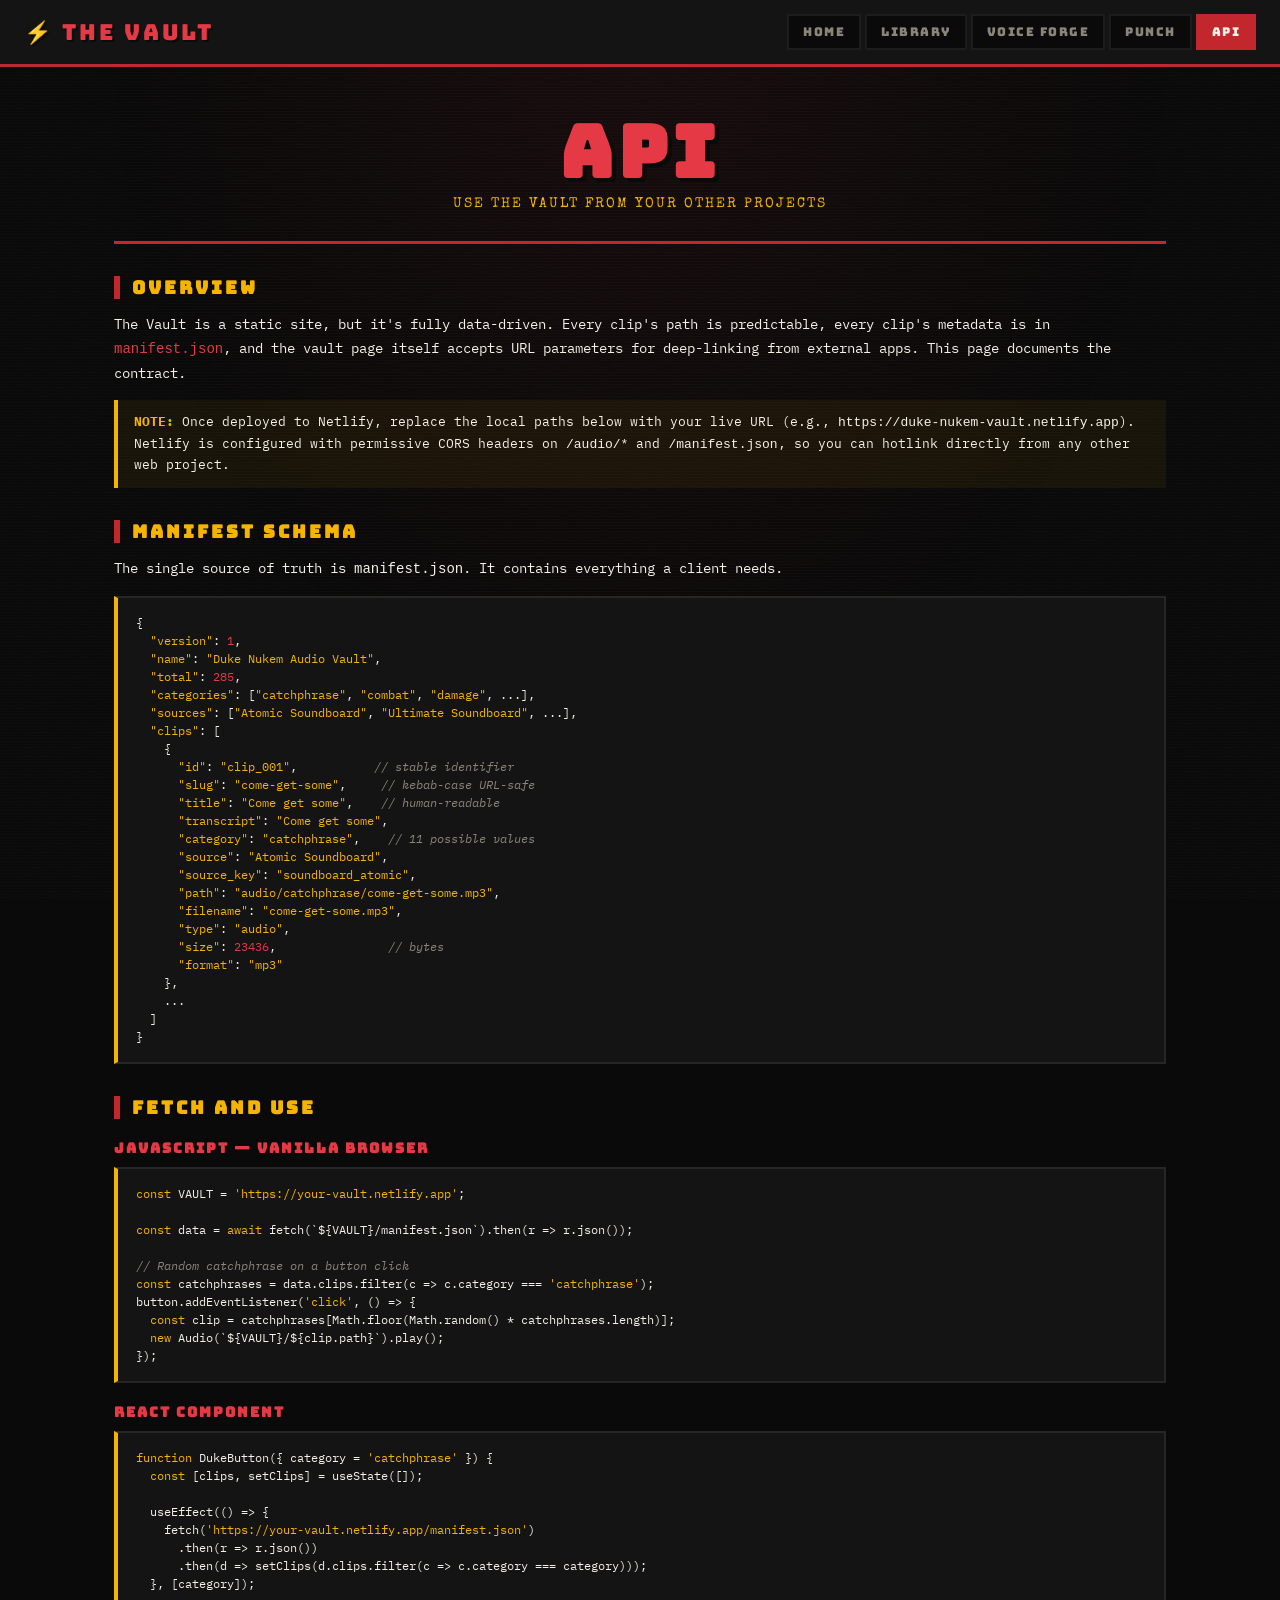
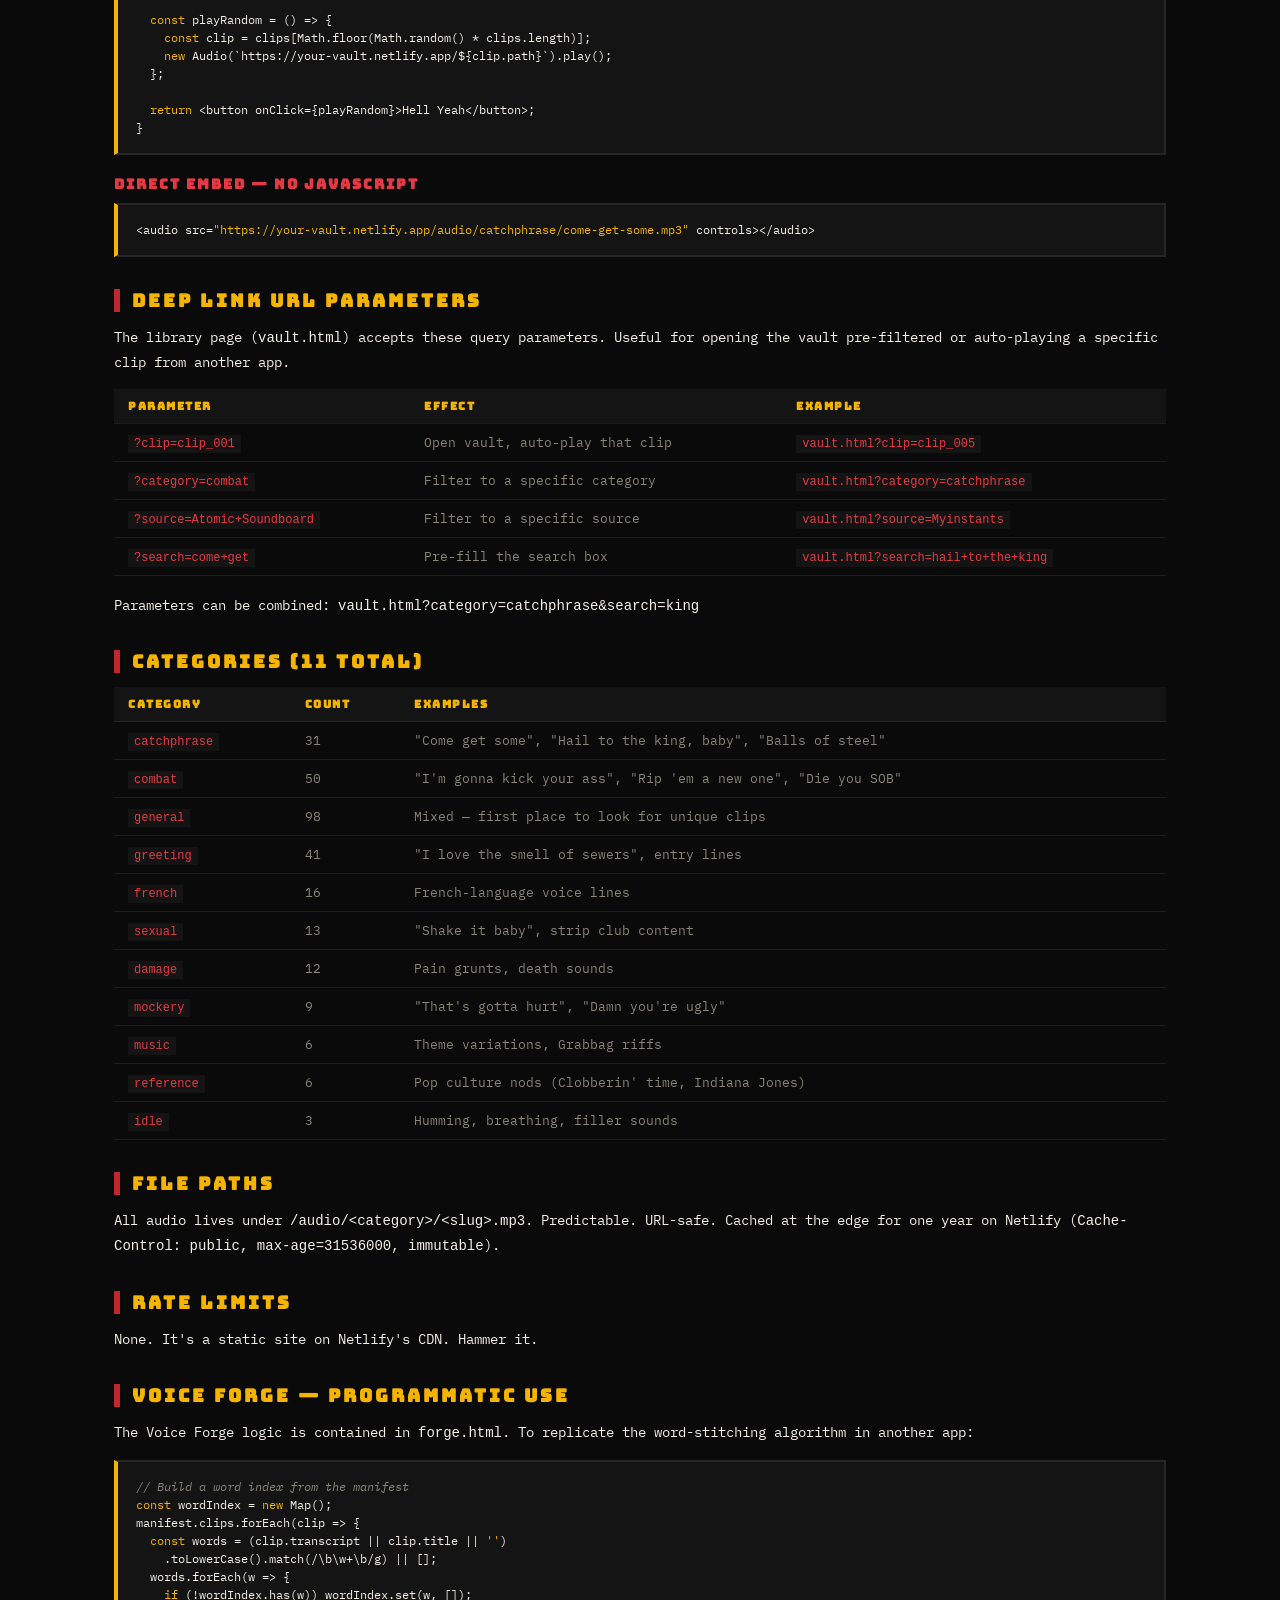
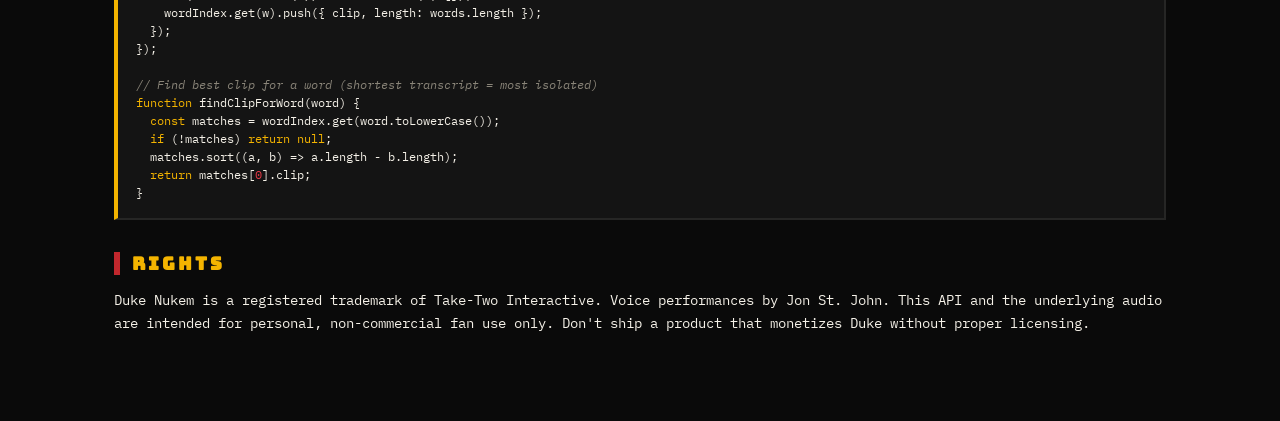
==== api.html @ 75c230c6 "Multi-page site: Voice Forge, Hell Yeah Punch, API page, shared nav NEW PAGES: - index.html      Lan" ====
<!DOCTYPE html>
<html lang="en">
<head>
<meta charset="UTF-8">
<meta name="viewport" content="width=device-width, initial-scale=1.0">
<title>API — THE VAULT</title>
<link rel="preconnect" href="https://fonts.googleapis.com">
<link rel="preconnect" href="https://fonts.gstatic.com" crossorigin>
<link href="https://fonts.googleapis.com/css2?family=Bungee&family=IBM+Plex+Mono:wght@300;400;500;700&family=Special+Elite&display=swap" rel="stylesheet">
<link rel="stylesheet" href="assets/duke.css">
<style>
  .wrap { position: relative; z-index: 10; max-width: 1100px; margin: 0 auto; padding: 32px 24px 80px; }
  .header {
    text-align: center;
    padding: 20px 0 30px;
    border-bottom: 3px solid var(--blood);
    margin-bottom: 30px;
  }
  .header h1 {
    font-family: 'Bungee', sans-serif;
    color: var(--blood-bright);
    font-size: clamp(40px, 7vw, 72px);
    letter-spacing: 5px;
    line-height: 0.95;
    text-shadow: 4px 4px 0 var(--bg);
  }
  .header .tag {
    font-family: 'Special Elite', cursive;
    color: var(--gold);
    font-size: 14px;
    margin-top: 10px;
    letter-spacing: 2px;
  }
  h2 {
    font-family: 'Bungee', sans-serif;
    color: var(--gold);
    font-size: 18px;
    letter-spacing: 3px;
    margin: 32px 0 14px;
    border-left: 6px solid var(--blood);
    padding-left: 12px;
  }
  h3 {
    color: var(--blood-bright);
    font-family: 'Bungee', sans-serif;
    font-size: 14px;
    letter-spacing: 2px;
    margin: 20px 0 10px;
  }
  p { color: var(--ink); line-height: 1.7; margin-bottom: 14px; font-size: 14px; }
  .code-block {
    background: var(--bg-2);
    border: 2px solid var(--line);
    border-left: 4px solid var(--gold);
    padding: 16px 18px;
    font-family: 'IBM Plex Mono', monospace;
    font-size: 12px;
    color: var(--ink);
    overflow-x: auto;
    margin-bottom: 16px;
    white-space: pre;
    line-height: 1.5;
  }
  .code-block .k { color: var(--gold); }
  .code-block .s { color: #f4b400; }
  .code-block .c { color: var(--ink-dim); font-style: italic; }
  .code-block .t { color: var(--blood-bright); }

  table {
    width: 100%;
    border-collapse: collapse;
    margin-bottom: 18px;
    font-size: 13px;
  }
  th, td {
    text-align: left;
    padding: 10px 14px;
    border-bottom: 1px solid var(--line);
  }
  th {
    background: var(--bg-2);
    color: var(--gold);
    font-family: 'Bungee', sans-serif;
    font-size: 11px;
    letter-spacing: 1.5px;
  }
  td code {
    background: var(--bg-2);
    padding: 2px 6px;
    color: var(--blood-bright);
    font-size: 12px;
  }
  td:first-child { color: var(--ink); }
  td:nth-child(2), td:nth-child(3) { color: var(--ink-dim); }

  .copy-btn {
    background: transparent;
    border: 1px solid var(--ink-dim);
    color: var(--ink-dim);
    padding: 4px 12px;
    cursor: pointer;
    font-family: inherit;
    font-size: 11px;
    letter-spacing: 1px;
    margin-left: 10px;
  }
  .copy-btn:hover { color: var(--gold); border-color: var(--gold); }

  .note {
    background: rgba(244,180,0,0.06);
    border-left: 4px solid var(--gold);
    padding: 12px 16px;
    margin: 14px 0;
    color: var(--ink);
    font-size: 13px;
    line-height: 1.6;
  }
  .note strong { color: var(--gold); }
</style>
</head>
<body>
<script>window.__DUKE_PAGE__ = 'api';</script>

<div class="wrap">

  <div class="header">
    <h1>API</h1>
    <div class="tag">USE THE VAULT FROM YOUR OTHER PROJECTS</div>
  </div>

  <h2>OVERVIEW</h2>
  <p>The Vault is a static site, but it's fully data-driven. Every clip's path is predictable, every clip's metadata is in <code style="color:var(--blood-bright)">manifest.json</code>, and the vault page itself accepts URL parameters for deep-linking from external apps. This page documents the contract.</p>

  <div class="note">
    <strong>NOTE:</strong> Once deployed to Netlify, replace the local paths below with your live URL (e.g., <code>https://duke-nukem-vault.netlify.app</code>). Netlify is configured with permissive CORS headers on <code>/audio/*</code> and <code>/manifest.json</code>, so you can hotlink directly from any other web project.
  </div>

  <h2>MANIFEST SCHEMA</h2>
  <p>The single source of truth is <code>manifest.json</code>. It contains everything a client needs.</p>

<div class="code-block">{
  <span class="k">"version"</span>: <span class="t">1</span>,
  <span class="k">"name"</span>: <span class="s">"Duke Nukem Audio Vault"</span>,
  <span class="k">"total"</span>: <span class="t">285</span>,
  <span class="k">"categories"</span>: [<span class="s">"catchphrase"</span>, <span class="s">"combat"</span>, <span class="s">"damage"</span>, ...],
  <span class="k">"sources"</span>: [<span class="s">"Atomic Soundboard"</span>, <span class="s">"Ultimate Soundboard"</span>, ...],
  <span class="k">"clips"</span>: [
    {
      <span class="k">"id"</span>: <span class="s">"clip_001"</span>,           <span class="c">// stable identifier</span>
      <span class="k">"slug"</span>: <span class="s">"come-get-some"</span>,     <span class="c">// kebab-case URL-safe</span>
      <span class="k">"title"</span>: <span class="s">"Come get some"</span>,    <span class="c">// human-readable</span>
      <span class="k">"transcript"</span>: <span class="s">"Come get some"</span>,
      <span class="k">"category"</span>: <span class="s">"catchphrase"</span>,    <span class="c">// 11 possible values</span>
      <span class="k">"source"</span>: <span class="s">"Atomic Soundboard"</span>,
      <span class="k">"source_key"</span>: <span class="s">"soundboard_atomic"</span>,
      <span class="k">"path"</span>: <span class="s">"audio/catchphrase/come-get-some.mp3"</span>,
      <span class="k">"filename"</span>: <span class="s">"come-get-some.mp3"</span>,
      <span class="k">"type"</span>: <span class="s">"audio"</span>,
      <span class="k">"size"</span>: <span class="t">23436</span>,                <span class="c">// bytes</span>
      <span class="k">"format"</span>: <span class="s">"mp3"</span>
    },
    ...
  ]
}</div>

  <h2>FETCH AND USE</h2>

  <h3>JavaScript — vanilla browser</h3>
<div class="code-block"><span class="k">const</span> VAULT = <span class="s">'https://your-vault.netlify.app'</span>;

<span class="k">const</span> data = <span class="k">await</span> fetch(`${VAULT}/manifest.json`).then(r =&gt; r.json());

<span class="c">// Random catchphrase on a button click</span>
<span class="k">const</span> catchphrases = data.clips.filter(c =&gt; c.category === <span class="s">'catchphrase'</span>);
button.addEventListener(<span class="s">'click'</span>, () =&gt; {
  <span class="k">const</span> clip = catchphrases[Math.floor(Math.random() * catchphrases.length)];
  <span class="k">new</span> Audio(`${VAULT}/${clip.path}`).play();
});</div>

  <h3>React component</h3>
<div class="code-block"><span class="k">function</span> DukeButton({ category = <span class="s">'catchphrase'</span> }) {
  <span class="k">const</span> [clips, setClips] = useState([]);

  useEffect(() =&gt; {
    fetch(<span class="s">'https://your-vault.netlify.app/manifest.json'</span>)
      .then(r =&gt; r.json())
      .then(d =&gt; setClips(d.clips.filter(c =&gt; c.category === category)));
  }, [category]);

  <span class="k">const</span> playRandom = () =&gt; {
    <span class="k">const</span> clip = clips[Math.floor(Math.random() * clips.length)];
    <span class="k">new</span> Audio(`https://your-vault.netlify.app/${clip.path}`).play();
  };

  <span class="k">return</span> &lt;button onClick={playRandom}&gt;Hell Yeah&lt;/button&gt;;
}</div>

  <h3>Direct embed — no JavaScript</h3>
<div class="code-block">&lt;audio src=<span class="s">"https://your-vault.netlify.app/audio/catchphrase/come-get-some.mp3"</span> controls&gt;&lt;/audio&gt;</div>

  <h2>DEEP LINK URL PARAMETERS</h2>
  <p>The library page (<code>vault.html</code>) accepts these query parameters. Useful for opening the vault pre-filtered or auto-playing a specific clip from another app.</p>

  <table>
    <thead>
      <tr><th>Parameter</th><th>Effect</th><th>Example</th></tr>
    </thead>
    <tbody>
      <tr>
        <td><code>?clip=clip_001</code></td>
        <td>Open vault, auto-play that clip</td>
        <td><code>vault.html?clip=clip_005</code></td>
      </tr>
      <tr>
        <td><code>?category=combat</code></td>
        <td>Filter to a specific category</td>
        <td><code>vault.html?category=catchphrase</code></td>
      </tr>
      <tr>
        <td><code>?source=Atomic+Soundboard</code></td>
        <td>Filter to a specific source</td>
        <td><code>vault.html?source=Myinstants</code></td>
      </tr>
      <tr>
        <td><code>?search=come+get</code></td>
        <td>Pre-fill the search box</td>
        <td><code>vault.html?search=hail+to+the+king</code></td>
      </tr>
    </tbody>
  </table>

  <p>Parameters can be combined: <code>vault.html?category=catchphrase&amp;search=king</code></p>

  <h2>CATEGORIES (11 TOTAL)</h2>
  <table>
    <thead>
      <tr><th>Category</th><th>Count</th><th>Examples</th></tr>
    </thead>
    <tbody>
      <tr><td><code>catchphrase</code></td><td>31</td><td>"Come get some", "Hail to the king, baby", "Balls of steel"</td></tr>
      <tr><td><code>combat</code></td><td>50</td><td>"I'm gonna kick your ass", "Rip 'em a new one", "Die you SOB"</td></tr>
      <tr><td><code>general</code></td><td>98</td><td>Mixed — first place to look for unique clips</td></tr>
      <tr><td><code>greeting</code></td><td>41</td><td>"I love the smell of sewers", entry lines</td></tr>
      <tr><td><code>french</code></td><td>16</td><td>French-language voice lines</td></tr>
      <tr><td><code>sexual</code></td><td>13</td><td>"Shake it baby", strip club content</td></tr>
      <tr><td><code>damage</code></td><td>12</td><td>Pain grunts, death sounds</td></tr>
      <tr><td><code>mockery</code></td><td>9</td><td>"That's gotta hurt", "Damn you're ugly"</td></tr>
      <tr><td><code>music</code></td><td>6</td><td>Theme variations, Grabbag riffs</td></tr>
      <tr><td><code>reference</code></td><td>6</td><td>Pop culture nods (Clobberin' time, Indiana Jones)</td></tr>
      <tr><td><code>idle</code></td><td>3</td><td>Humming, breathing, filler sounds</td></tr>
    </tbody>
  </table>

  <h2>FILE PATHS</h2>
  <p>All audio lives under <code>/audio/&lt;category&gt;/&lt;slug&gt;.mp3</code>. Predictable. URL-safe. Cached at the edge for one year on Netlify (<code>Cache-Control: public, max-age=31536000, immutable</code>).</p>

  <h2>RATE LIMITS</h2>
  <p>None. It's a static site on Netlify's CDN. Hammer it.</p>

  <h2>VOICE FORGE — PROGRAMMATIC USE</h2>
  <p>The Voice Forge logic is contained in <code>forge.html</code>. To replicate the word-stitching algorithm in another app:</p>

<div class="code-block"><span class="c">// Build a word index from the manifest</span>
<span class="k">const</span> wordIndex = <span class="k">new</span> Map();
manifest.clips.forEach(clip =&gt; {
  <span class="k">const</span> words = (clip.transcript || clip.title || <span class="s">''</span>)
    .toLowerCase().match(/\b\w+\b/g) || [];
  words.forEach(w =&gt; {
    <span class="k">if</span> (!wordIndex.has(w)) wordIndex.set(w, []);
    wordIndex.get(w).push({ clip, length: words.length });
  });
});

<span class="c">// Find best clip for a word (shortest transcript = most isolated)</span>
<span class="k">function</span> findClipForWord(word) {
  <span class="k">const</span> matches = wordIndex.get(word.toLowerCase());
  <span class="k">if</span> (!matches) <span class="k">return null</span>;
  matches.sort((a, b) =&gt; a.length - b.length);
  <span class="k">return</span> matches[<span class="t">0</span>].clip;
}</div>

  <h2>RIGHTS</h2>
  <p>Duke Nukem is a registered trademark of Take-Two Interactive. Voice performances by Jon St. John. This API and the underlying audio are intended for personal, non-commercial fan use only. Don't ship a product that monetizes Duke without proper licensing.</p>

</div>

<script src="assets/nav.js"></script>
</body>
</html>
---- assets/duke.css ----
:root {
  --bg: #0a0a0a;
  --bg-2: #141414;
  --bg-3: #1c1c1c;
  --ink: #f5f1e8;
  --ink-dim: #8a8579;
  --blood: #c1272d;
  --blood-bright: #e63946;
  --gold: #f4b400;
  --concrete: #2a2a2a;
  --rust: #6b3410;
  --line: rgba(245,241,232,0.08);
}
* { box-sizing: border-box; margin: 0; padding: 0; }
html, body {
  background: var(--bg);
  color: var(--ink);
  font-family: 'IBM Plex Mono', monospace;
  font-size: 14px;
  min-height: 100vh;
  overflow-x: hidden;
}
body::before {
  content: '';
  position: fixed; inset: 0;
  background:
    repeating-linear-gradient(0deg, transparent 0, transparent 2px, rgba(255,255,255,0.015) 2px, rgba(255,255,255,0.015) 3px),
    radial-gradient(ellipse at top, rgba(193,39,45,0.08), transparent 60%);
  pointer-events: none;
  z-index: 1;
}
body::after {
  content: '';
  position: fixed; inset: 0;
  background-image: url("data:image/svg+xml;utf8,<svg xmlns='http://www.w3.org/2000/svg' width='200' height='200'><filter id='n'><feTurbulence baseFrequency='0.9' numOctaves='2'/></filter><rect width='100%25' height='100%25' filter='url(%23n)' opacity='0.08'/></svg>");
  pointer-events: none;
  z-index: 2;
  mix-blend-mode: overlay;
}

/* SHARED NAVIGATION */
.duke-nav {
  position: relative;
  z-index: 20;
  background: var(--bg-2);
  border-bottom: 3px solid var(--blood);
  padding: 14px 24px;
  display: flex;
  justify-content: space-between;
  align-items: center;
  flex-wrap: wrap;
  gap: 12px;
}
.duke-nav-brand {
  font-family: 'Bungee', sans-serif;
  color: var(--blood-bright);
  font-size: 22px;
  letter-spacing: 3px;
  text-decoration: none;
  text-shadow: 2px 2px 0 var(--bg);
}
.duke-nav-links {
  display: flex;
  gap: 4px;
  flex-wrap: wrap;
}
.duke-nav-link {
  font-family: 'Bungee', sans-serif;
  color: var(--ink-dim);
  text-decoration: none;
  padding: 8px 14px;
  font-size: 12px;
  letter-spacing: 1.5px;
  border: 2px solid var(--line);
  background: var(--bg);
  transition: all 0.15s;
}
.duke-nav-link:hover {
  color: var(--ink);
  border-color: var(--ink-dim);
}
.duke-nav-link.active {
  background: var(--blood);
  color: var(--ink);
  border-color: var(--blood);
}

/* COMMON BUTTONS */
.duke-btn {
  background: transparent;
  border: 1px solid var(--ink-dim);
  color: var(--ink-dim);
  padding: 8px 14px;
  font-family: inherit;
  font-size: 12px;
  letter-spacing: 1px;
  cursor: pointer;
  transition: all 0.15s;
}
.duke-btn:hover { color: var(--ink); border-color: var(--ink); }
.duke-btn-primary {
  color: var(--gold);
  border-color: var(--gold);
}
.duke-btn-primary:hover {
  background: var(--gold);
  color: var(--bg);
}
.duke-btn-blood {
  color: var(--blood-bright);
  border-color: var(--blood);
  background: rgba(193,39,45,0.1);
}
.duke-btn-blood:hover {
  background: var(--blood);
  color: var(--ink);
}

::-webkit-scrollbar { width: 10px; }
::-webkit-scrollbar-track { background: var(--bg); }
::-webkit-scrollbar-thumb { background: var(--blood); }
::-webkit-scrollbar-thumb:hover { background: var(--blood-bright); }

/* TOAST (shared) */
.toast {
  position: fixed;
  top: 24px; right: 24px;
  background: var(--bg-2);
  border-left: 4px solid var(--blood);
  padding: 14px 20px;
  z-index: 200;
  font-size: 13px;
  transform: translateX(120%);
  transition: transform 0.3s ease;
  max-width: 320px;
}
.toast.show { transform: translateX(0); }
.toast.success { border-left-color: var(--gold); }
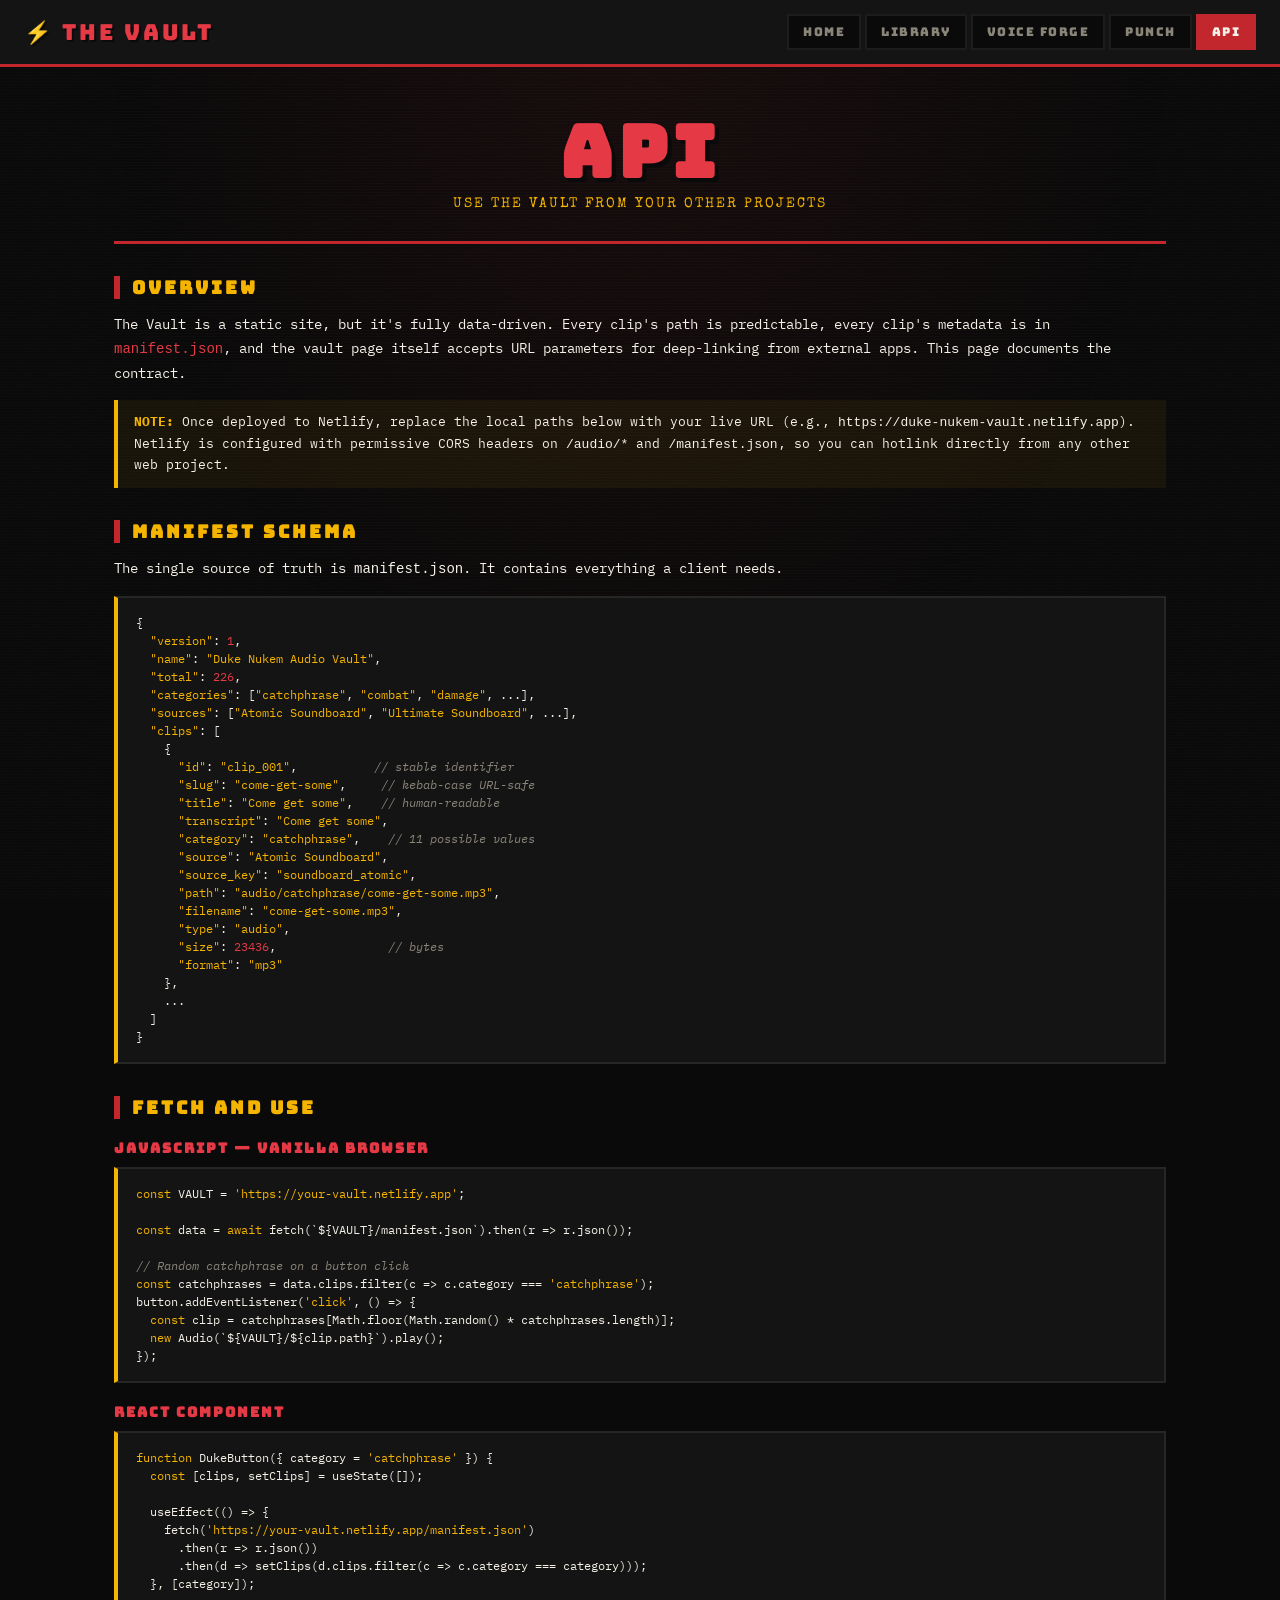
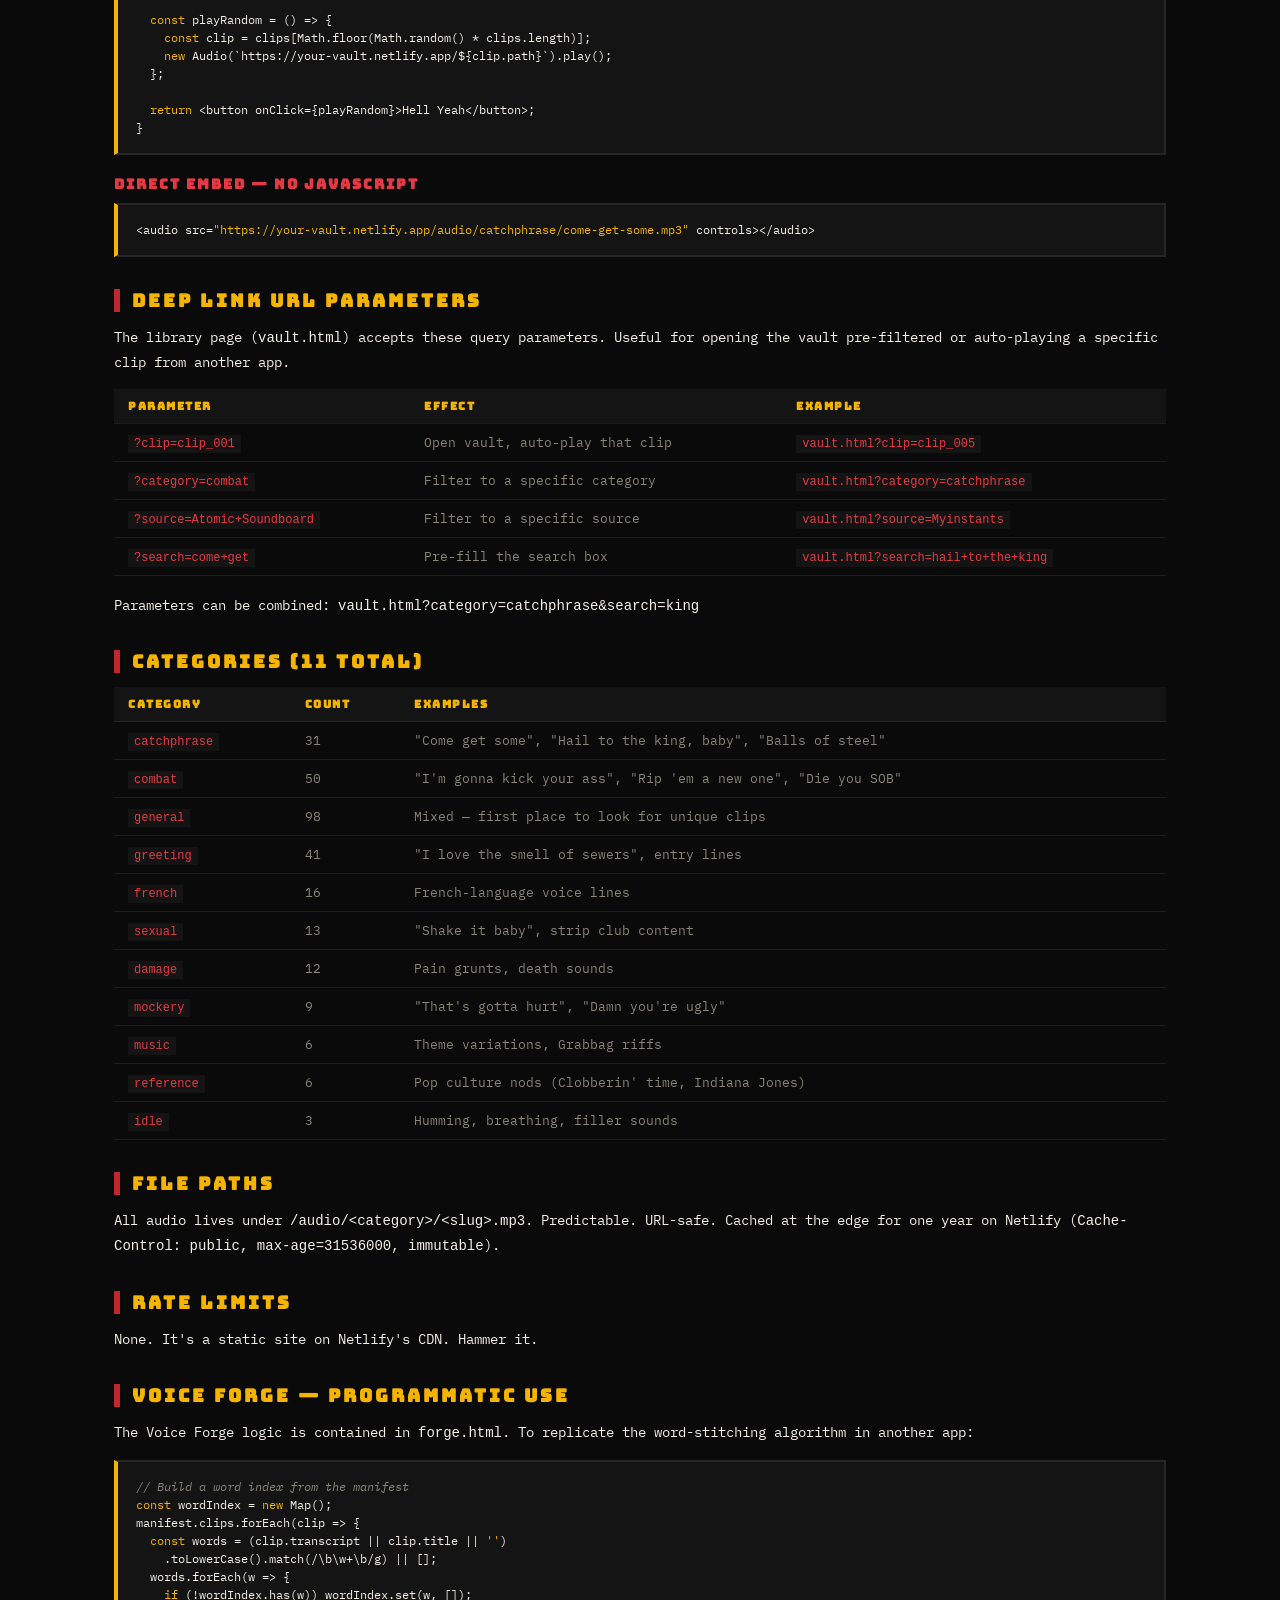
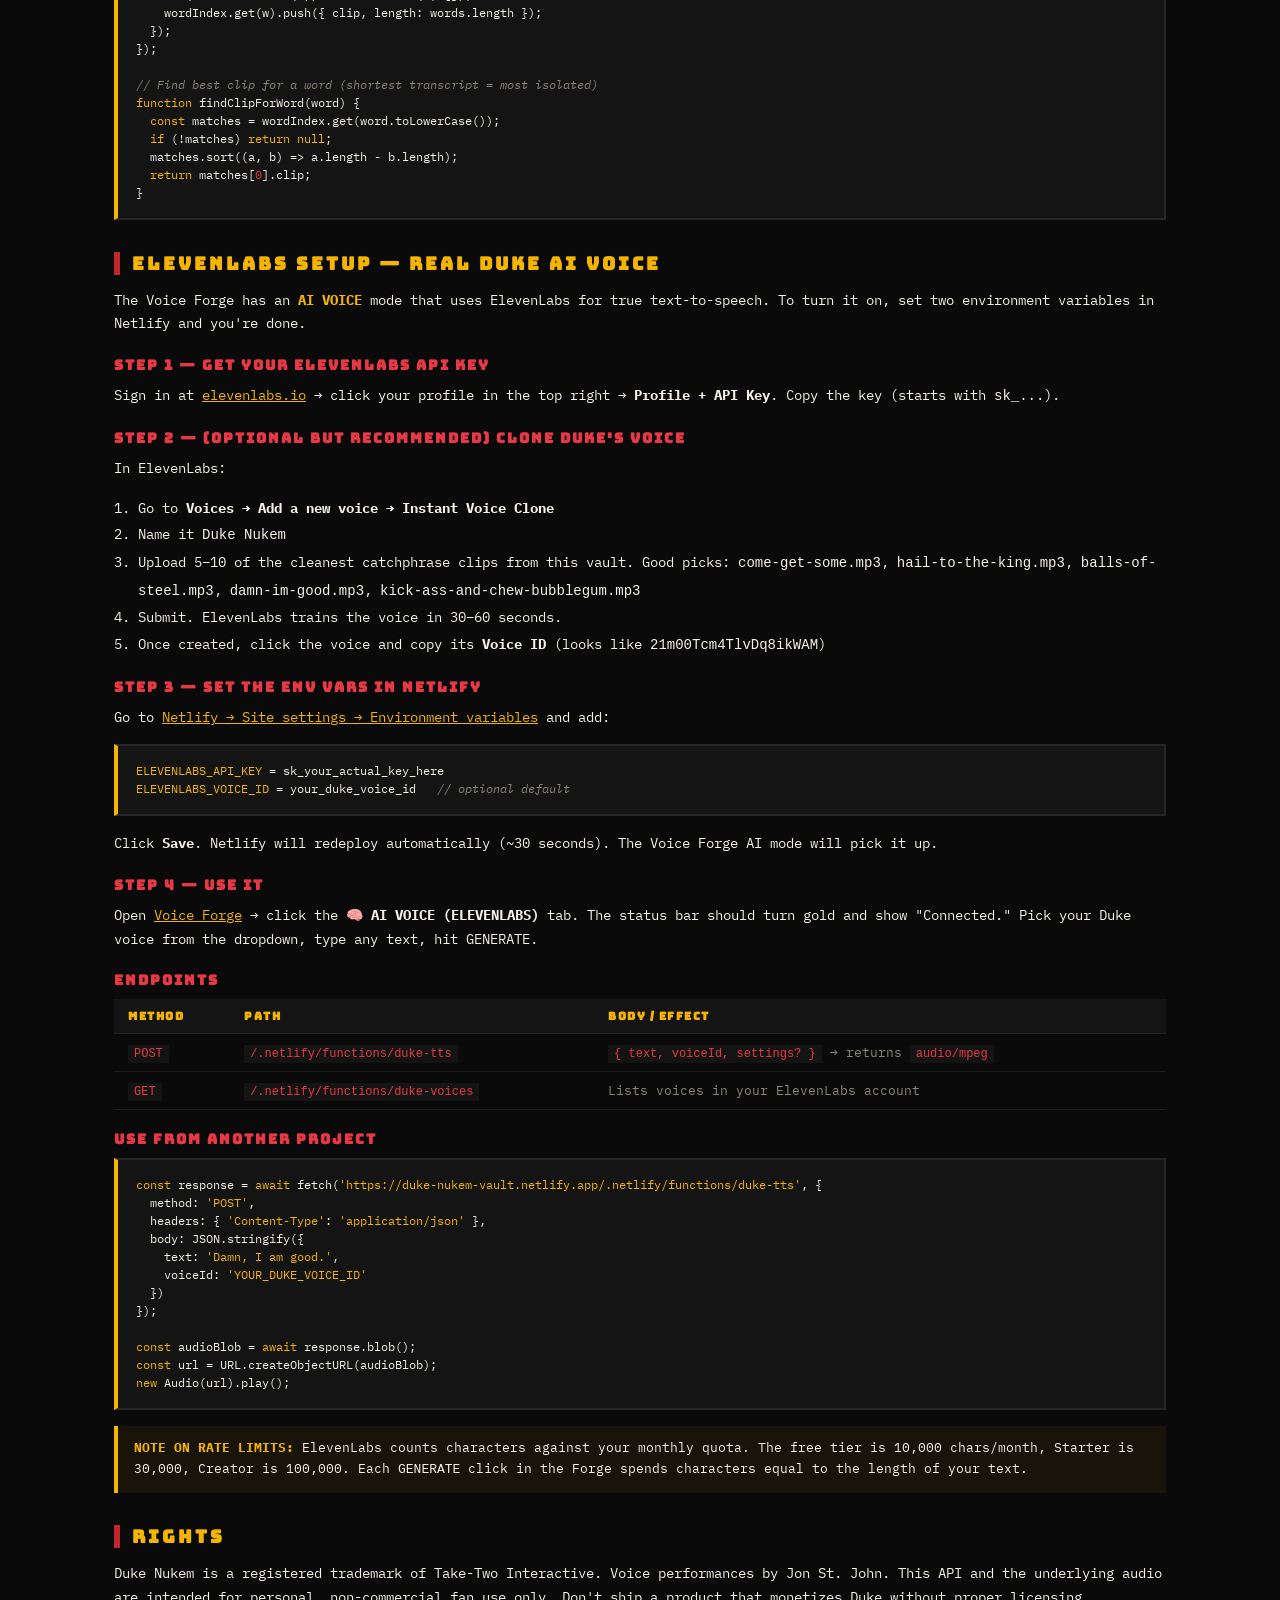
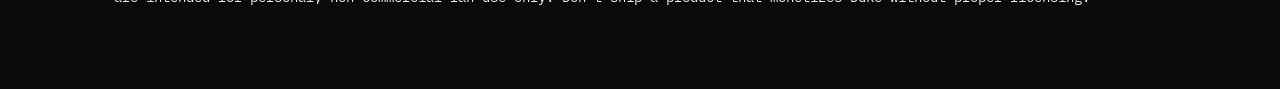
==== commit bac029e4: "Bug fixes + ElevenLabs integration + dedup pass DUPLICATE CLEANUP (-59 files): - Scanned all 285 aud" ====
--- a/api.html
+++ b/api.html
@@ -141,7 +141,7 @@
 <div class="code-block">{
   <span class="k">"version"</span>: <span class="t">1</span>,
   <span class="k">"name"</span>: <span class="s">"Duke Nukem Audio Vault"</span>,
-  <span class="k">"total"</span>: <span class="t">285</span>,
+  <span class="k">"total"</span>: <span class="t">226</span>,
   <span class="k">"categories"</span>: [<span class="s">"catchphrase"</span>, <span class="s">"combat"</span>, <span class="s">"damage"</span>, ...],
   <span class="k">"sources"</span>: [<span class="s">"Atomic Soundboard"</span>, <span class="s">"Ultimate Soundboard"</span>, ...],
   <span class="k">"clips"</span>: [
@@ -279,6 +279,70 @@
   <span class="k">return</span> matches[<span class="t">0</span>].clip;
 }</div>
 
+  <h2 id="elevenlabs">ELEVENLABS SETUP — REAL DUKE AI VOICE</h2>
+  <p>The Voice Forge has an <strong style="color:var(--gold);">AI VOICE</strong> mode that uses ElevenLabs for true text-to-speech. To turn it on, set two environment variables in Netlify and you're done.</p>
+
+  <h3>Step 1 — Get your ElevenLabs API key</h3>
+  <p>Sign in at <a href="https://elevenlabs.io" target="_blank" style="color:var(--gold);">elevenlabs.io</a> → click your profile in the top right → <strong>Profile + API Key</strong>. Copy the key (starts with <code>sk_...</code>).</p>
+
+  <h3>Step 2 — (Optional but recommended) Clone Duke's voice</h3>
+  <p>In ElevenLabs:</p>
+  <ol style="margin-left:24px; line-height:1.9; color:var(--ink);">
+    <li>Go to <strong>Voices → Add a new voice → Instant Voice Clone</strong></li>
+    <li>Name it <code>Duke Nukem</code></li>
+    <li>Upload 5–10 of the cleanest catchphrase clips from this vault. Good picks: <code>come-get-some.mp3</code>, <code>hail-to-the-king.mp3</code>, <code>balls-of-steel.mp3</code>, <code>damn-im-good.mp3</code>, <code>kick-ass-and-chew-bubblegum.mp3</code></li>
+    <li>Submit. ElevenLabs trains the voice in 30–60 seconds.</li>
+    <li>Once created, click the voice and copy its <strong>Voice ID</strong> (looks like <code>21m00Tcm4TlvDq8ikWAM</code>)</li>
+  </ol>
+
+  <h3>Step 3 — Set the env vars in Netlify</h3>
+  <p>Go to <a href="https://app.netlify.com/projects/duke-nukem-vault/configuration/env" target="_blank" style="color:var(--gold);">Netlify → Site settings → Environment variables</a> and add:</p>
+
+<div class="code-block"><span class="k">ELEVENLABS_API_KEY</span> = sk_your_actual_key_here
+<span class="k">ELEVENLABS_VOICE_ID</span> = your_duke_voice_id   <span class="c">// optional default</span></div>
+
+  <p>Click <strong>Save</strong>. Netlify will redeploy automatically (~30 seconds). The Voice Forge AI mode will pick it up.</p>
+
+  <h3>Step 4 — Use it</h3>
+  <p>Open <a href="forge.html" style="color:var(--gold);">Voice Forge</a> → click the <strong>🧠 AI VOICE (ELEVENLABS)</strong> tab. The status bar should turn gold and show "Connected." Pick your Duke voice from the dropdown, type any text, hit GENERATE.</p>
+
+  <h3>Endpoints</h3>
+  <table>
+    <thead>
+      <tr><th>Method</th><th>Path</th><th>Body / Effect</th></tr>
+    </thead>
+    <tbody>
+      <tr>
+        <td><code>POST</code></td>
+        <td><code>/.netlify/functions/duke-tts</code></td>
+        <td><code>{ text, voiceId, settings? }</code> → returns <code>audio/mpeg</code></td>
+      </tr>
+      <tr>
+        <td><code>GET</code></td>
+        <td><code>/.netlify/functions/duke-voices</code></td>
+        <td>Lists voices in your ElevenLabs account</td>
+      </tr>
+    </tbody>
+  </table>
+
+  <h3>Use from another project</h3>
+<div class="code-block"><span class="k">const</span> response = <span class="k">await</span> fetch(<span class="s">'https://duke-nukem-vault.netlify.app/.netlify/functions/duke-tts'</span>, {
+  method: <span class="s">'POST'</span>,
+  headers: { <span class="s">'Content-Type'</span>: <span class="s">'application/json'</span> },
+  body: JSON.stringify({
+    text: <span class="s">'Damn, I am good.'</span>,
+    voiceId: <span class="s">'YOUR_DUKE_VOICE_ID'</span>
+  })
+});
+
+<span class="k">const</span> audioBlob = <span class="k">await</span> response.blob();
+<span class="k">const</span> url = URL.createObjectURL(audioBlob);
+<span class="k">new</span> Audio(url).play();</div>
+
+  <div class="note">
+    <strong>NOTE ON RATE LIMITS:</strong> ElevenLabs counts characters against your monthly quota. The free tier is 10,000 chars/month, Starter is 30,000, Creator is 100,000. Each <code>GENERATE</code> click in the Forge spends characters equal to the length of your text.
+  </div>
+
   <h2>RIGHTS</h2>
   <p>Duke Nukem is a registered trademark of Take-Two Interactive. Voice performances by Jon St. John. This API and the underlying audio are intended for personal, non-commercial fan use only. Don't ship a product that monetizes Duke without proper licensing.</p>
 
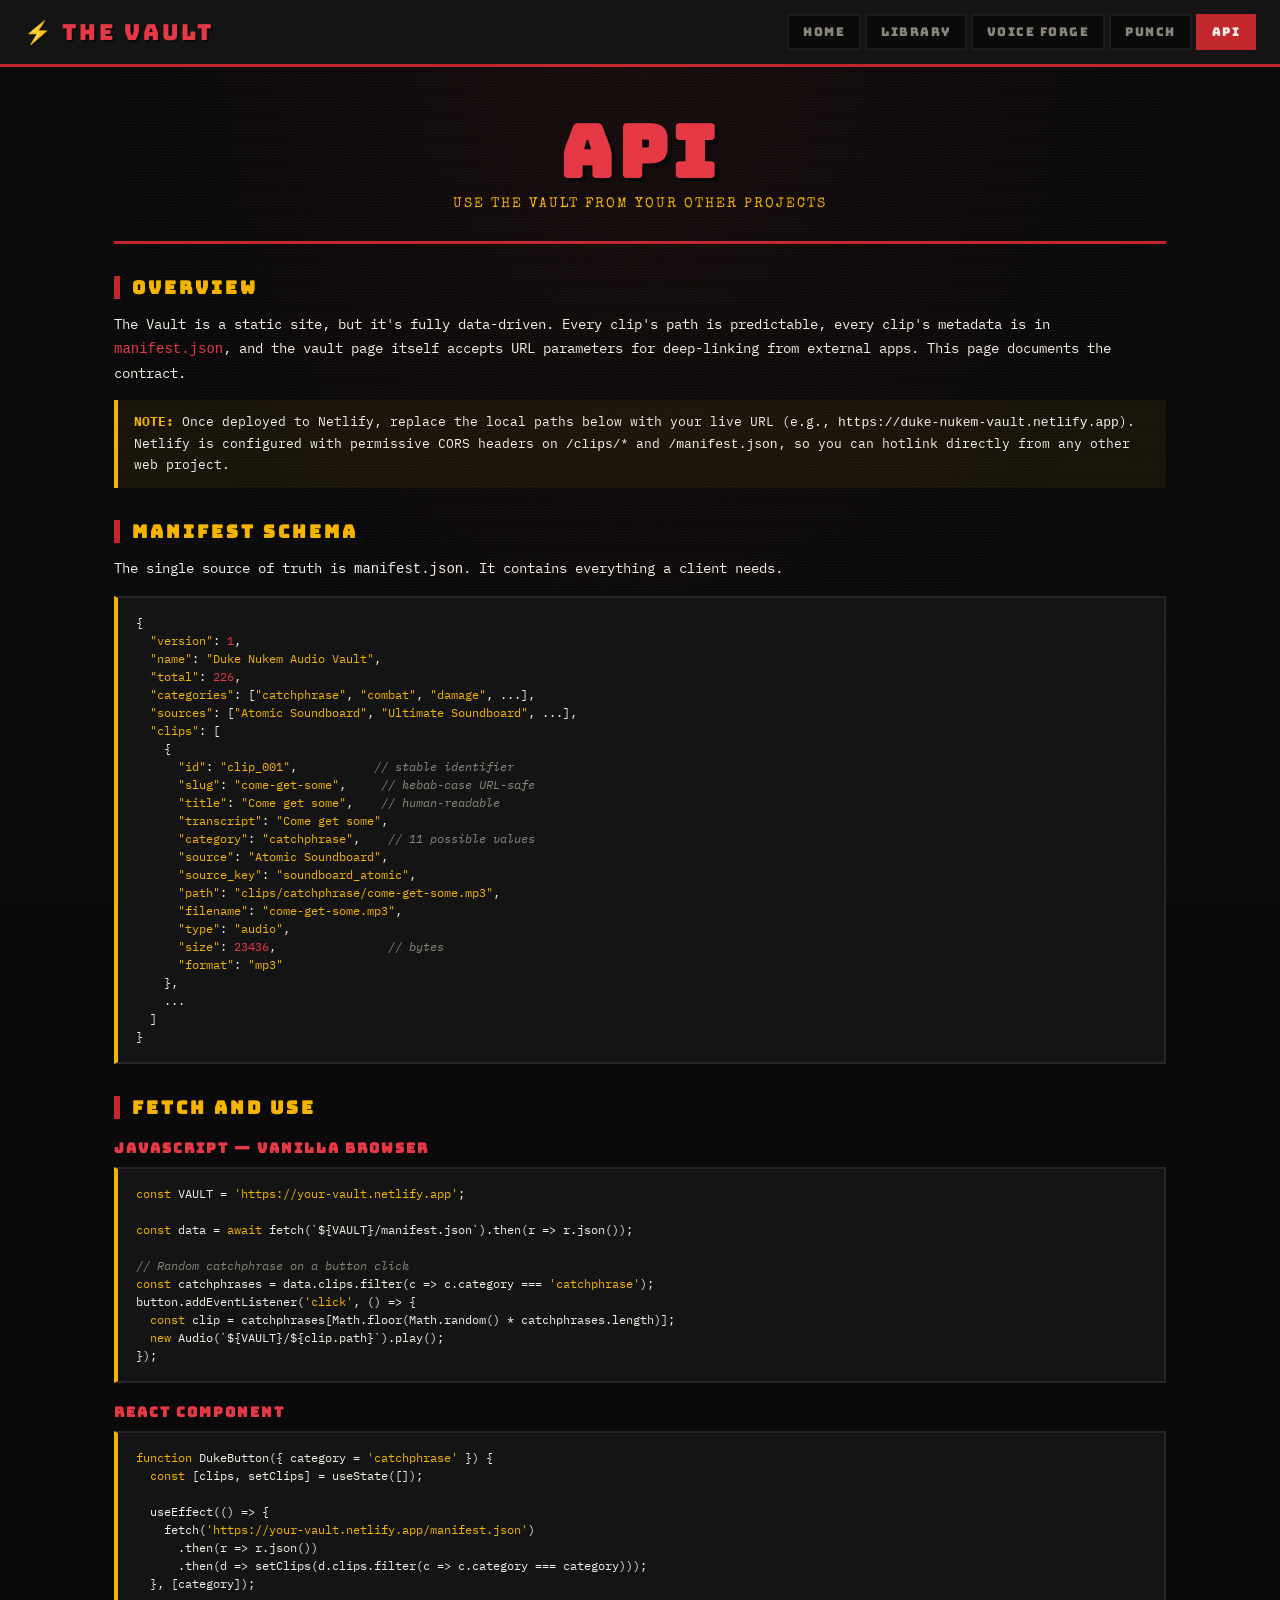
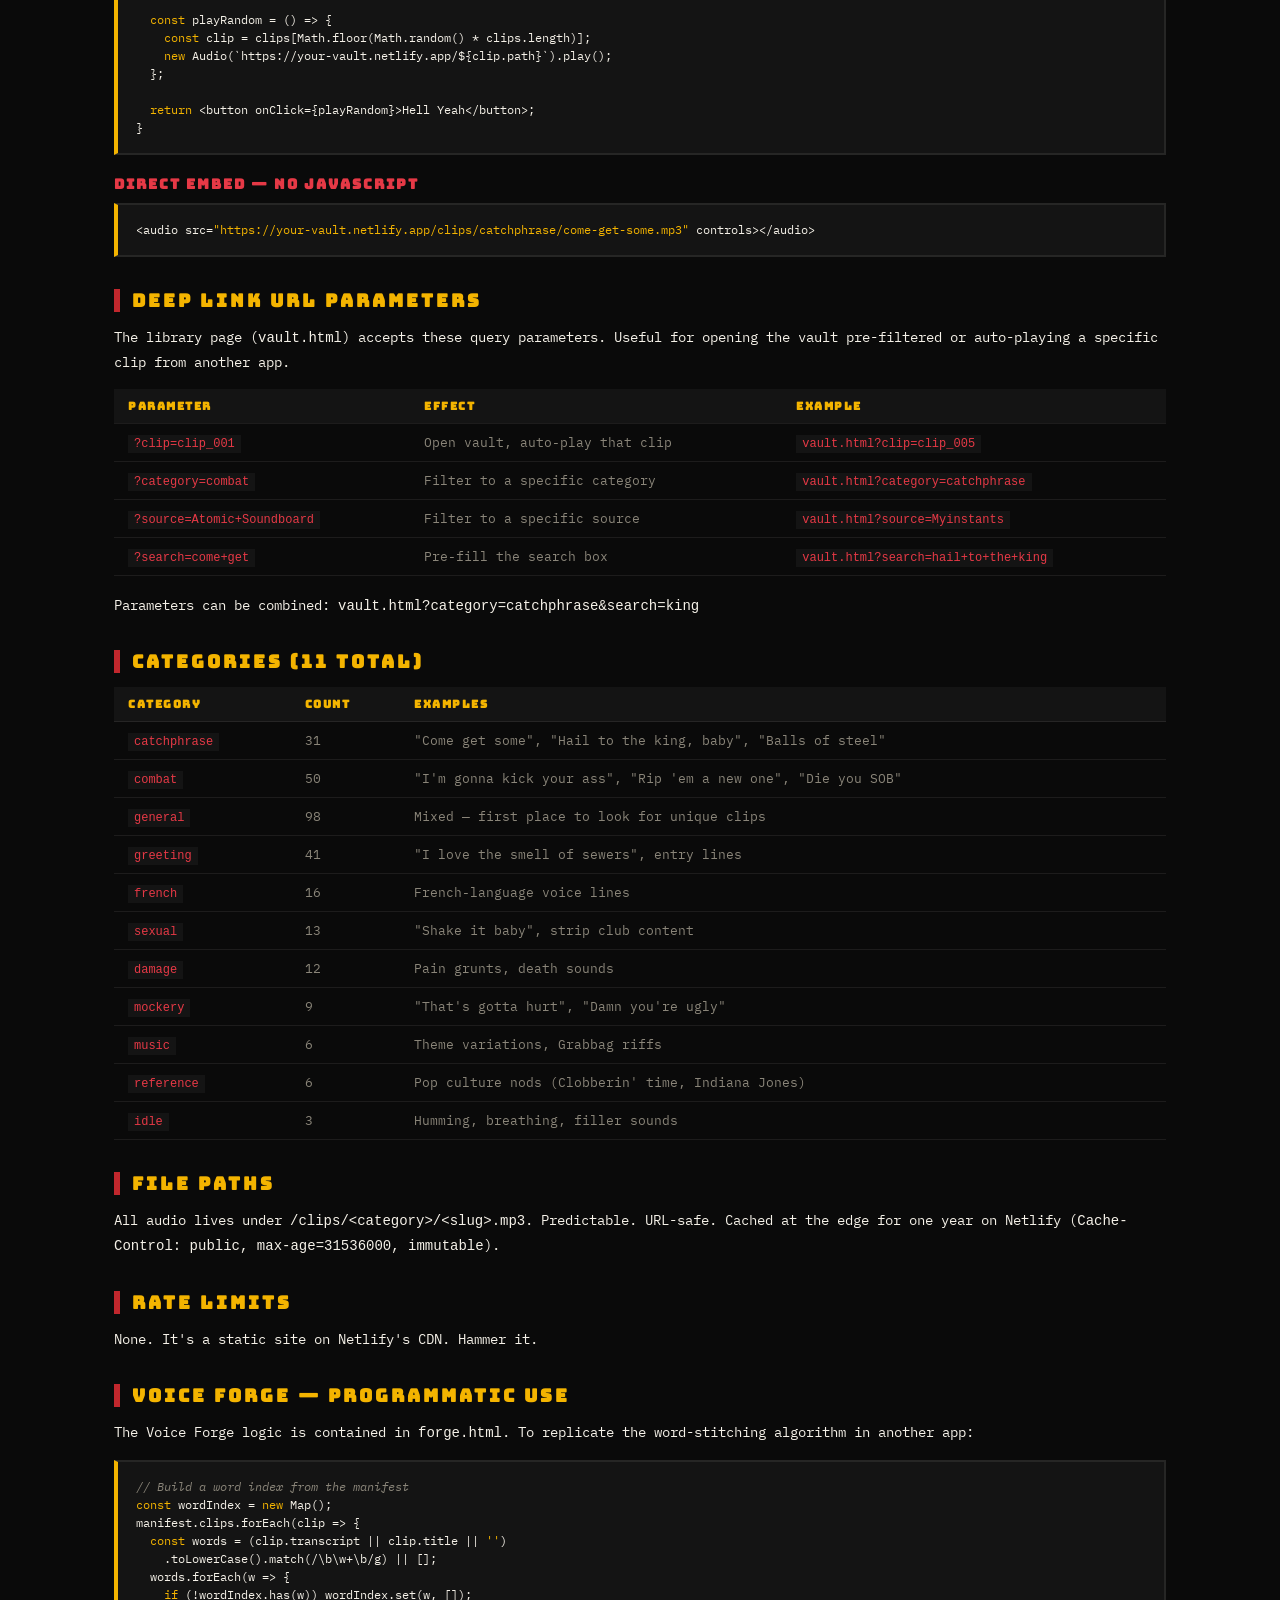
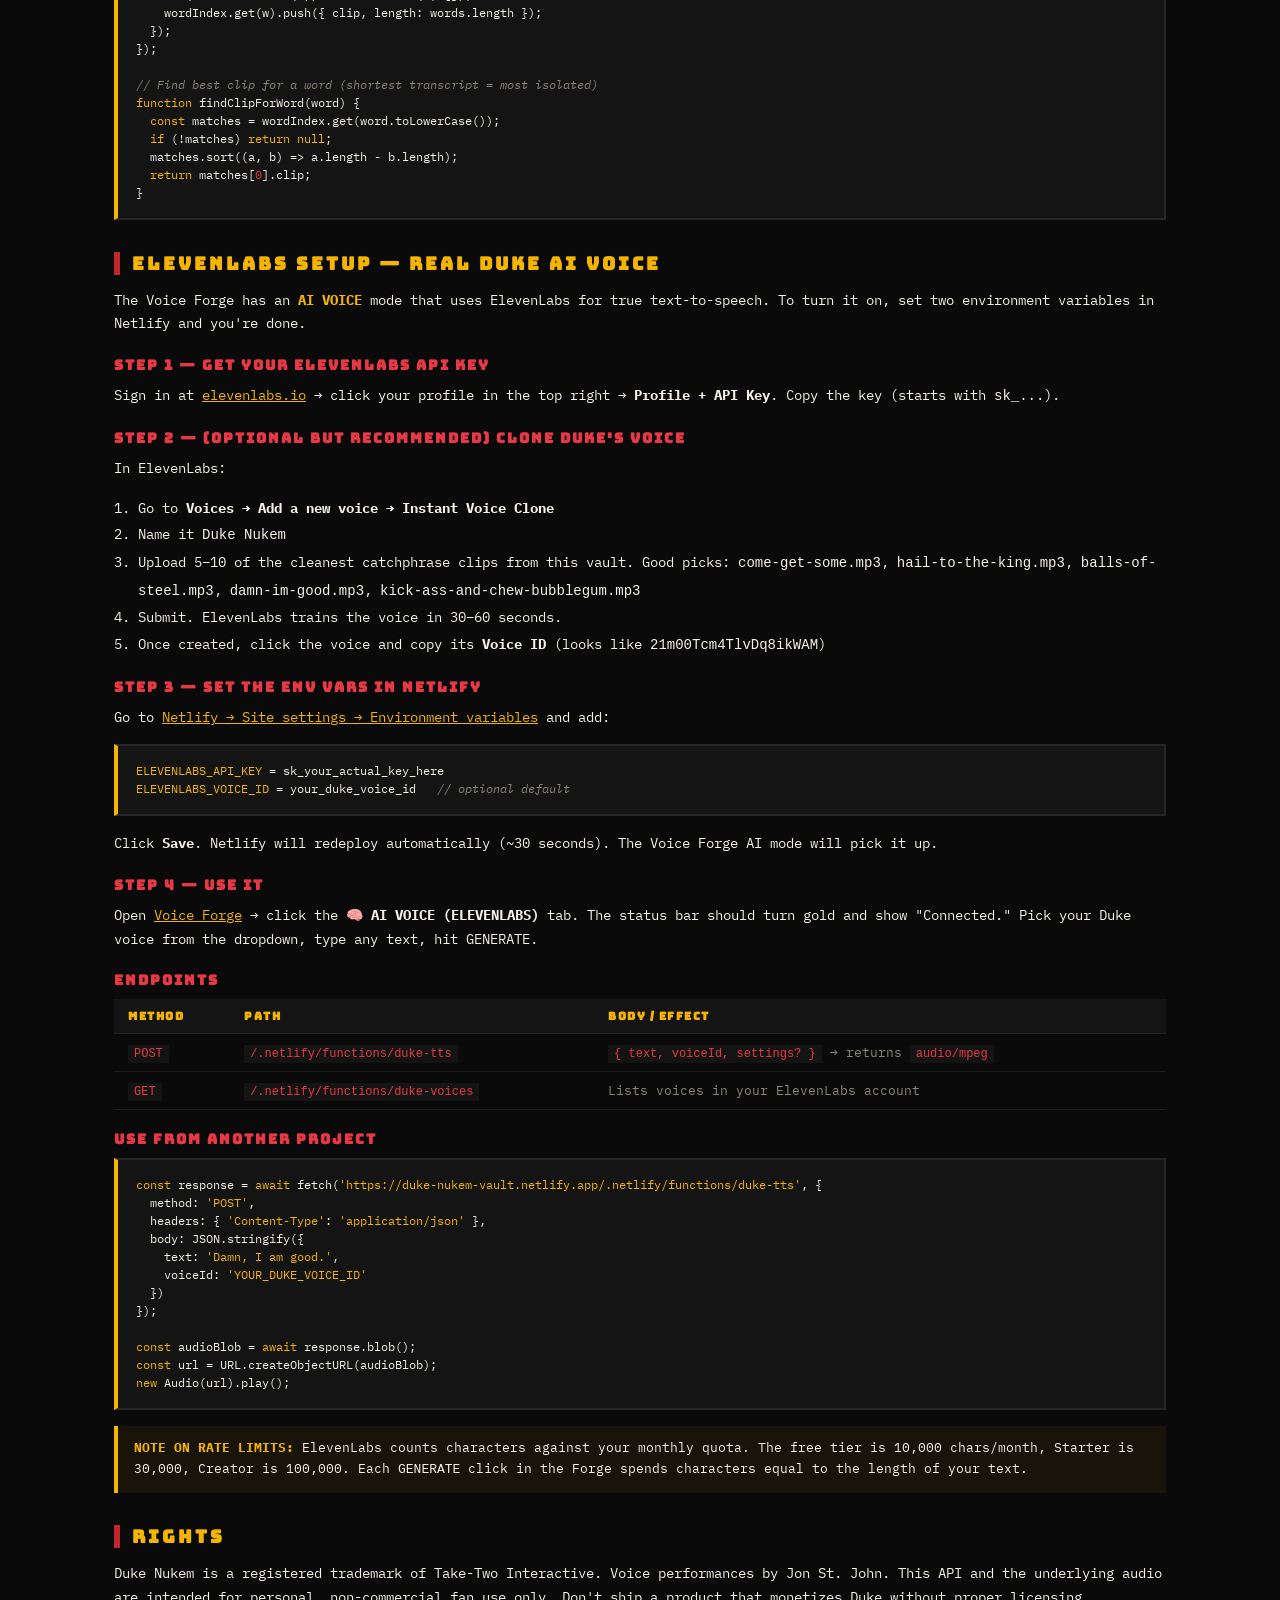
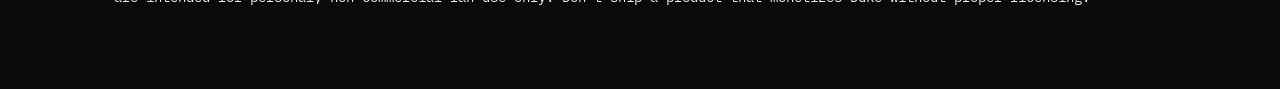
==== commit 0e8dbf6b: "Bypass stale CDN: rename audio/ to clips/ Netlify's deploy build endpoint preserves files from previ" ====
--- a/api.html
+++ b/api.html
@@ -132,7 +132,7 @@
   <p>The Vault is a static site, but it's fully data-driven. Every clip's path is predictable, every clip's metadata is in <code style="color:var(--blood-bright)">manifest.json</code>, and the vault page itself accepts URL parameters for deep-linking from external apps. This page documents the contract.</p>
 
   <div class="note">
-    <strong>NOTE:</strong> Once deployed to Netlify, replace the local paths below with your live URL (e.g., <code>https://duke-nukem-vault.netlify.app</code>). Netlify is configured with permissive CORS headers on <code>/audio/*</code> and <code>/manifest.json</code>, so you can hotlink directly from any other web project.
+    <strong>NOTE:</strong> Once deployed to Netlify, replace the local paths below with your live URL (e.g., <code>https://duke-nukem-vault.netlify.app</code>). Netlify is configured with permissive CORS headers on <code>/clips/*</code> and <code>/manifest.json</code>, so you can hotlink directly from any other web project.
   </div>
 
   <h2>MANIFEST SCHEMA</h2>
@@ -153,7 +153,7 @@
       <span class="k">"category"</span>: <span class="s">"catchphrase"</span>,    <span class="c">// 11 possible values</span>
       <span class="k">"source"</span>: <span class="s">"Atomic Soundboard"</span>,
       <span class="k">"source_key"</span>: <span class="s">"soundboard_atomic"</span>,
-      <span class="k">"path"</span>: <span class="s">"audio/catchphrase/come-get-some.mp3"</span>,
+      <span class="k">"path"</span>: <span class="s">"clips/catchphrase/come-get-some.mp3"</span>,
       <span class="k">"filename"</span>: <span class="s">"come-get-some.mp3"</span>,
       <span class="k">"type"</span>: <span class="s">"audio"</span>,
       <span class="k">"size"</span>: <span class="t">23436</span>,                <span class="c">// bytes</span>
@@ -196,7 +196,7 @@
 }</div>
 
   <h3>Direct embed — no JavaScript</h3>
-<div class="code-block">&lt;audio src=<span class="s">"https://your-vault.netlify.app/audio/catchphrase/come-get-some.mp3"</span> controls&gt;&lt;/audio&gt;</div>
+<div class="code-block">&lt;audio src=<span class="s">"https://your-vault.netlify.app/clips/catchphrase/come-get-some.mp3"</span> controls&gt;&lt;/audio&gt;</div>
 
   <h2>DEEP LINK URL PARAMETERS</h2>
   <p>The library page (<code>vault.html</code>) accepts these query parameters. Useful for opening the vault pre-filtered or auto-playing a specific clip from another app.</p>
@@ -252,7 +252,7 @@
   </table>
 
   <h2>FILE PATHS</h2>
-  <p>All audio lives under <code>/audio/&lt;category&gt;/&lt;slug&gt;.mp3</code>. Predictable. URL-safe. Cached at the edge for one year on Netlify (<code>Cache-Control: public, max-age=31536000, immutable</code>).</p>
+  <p>All audio lives under <code>/clips/&lt;category&gt;/&lt;slug&gt;.mp3</code>. Predictable. URL-safe. Cached at the edge for one year on Netlify (<code>Cache-Control: public, max-age=31536000, immutable</code>).</p>
 
   <h2>RATE LIMITS</h2>
   <p>None. It's a static site on Netlify's CDN. Hammer it.</p>
